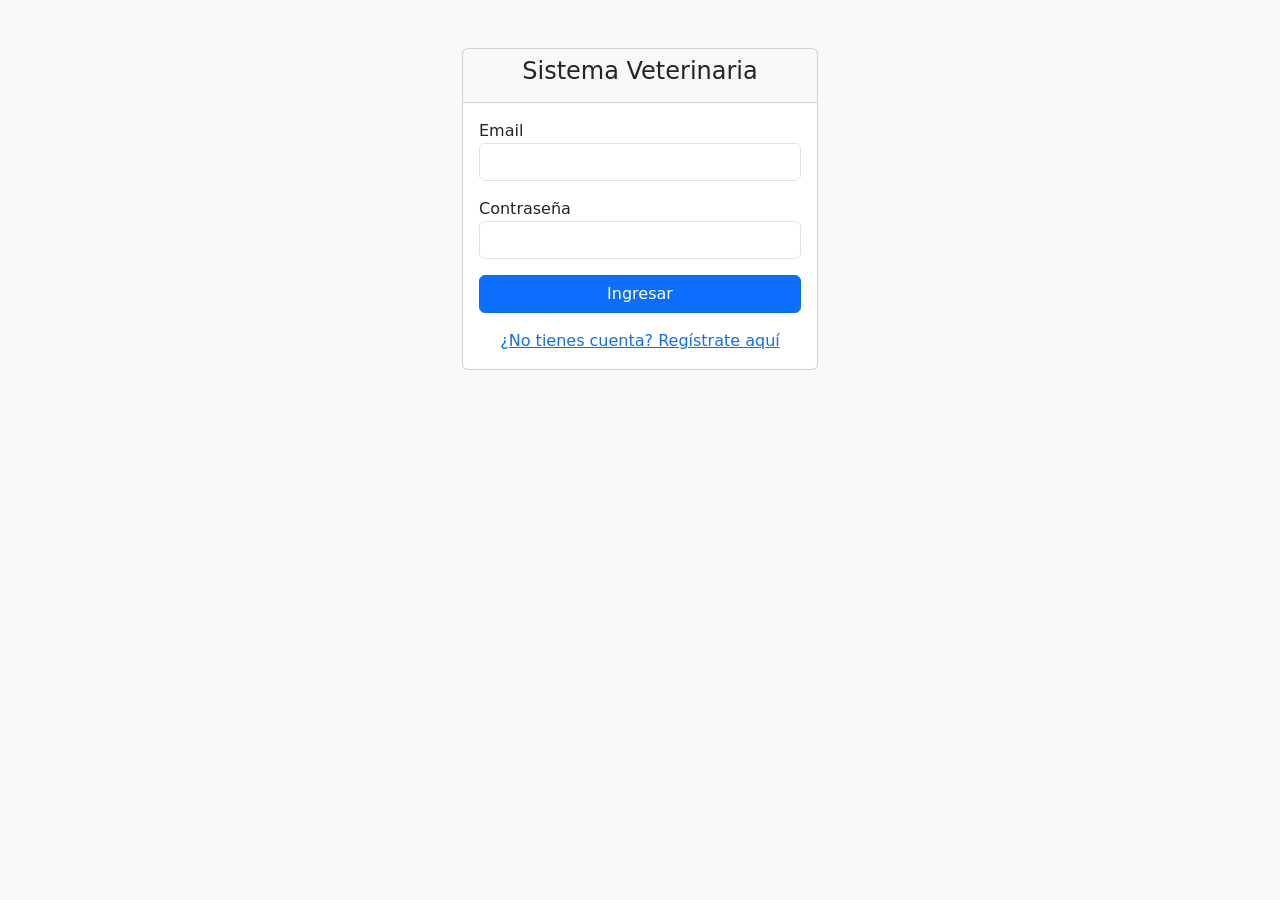
==== src/main/resources/static/index.html @ be9a4fec "Primer avance 30%: API REST, JWT y Estructuras de Datos" ====
<!DOCTYPE html>
<html lang="es">
<head>
    <meta charset="UTF-8">
    <title>Veterinaria - Login</title>
    <link href="https://cdn.jsdelivr.net/npm/bootstrap@5.3.2/dist/css/bootstrap.min.css" rel="stylesheet">
</head>
<body class="bg-light">
<div class="container mt-5">
    <div class="row justify-content-center">
        <div class="col-md-4">
            <div class="card">
                <div class="card-header text-center">
                    <h4>Sistema Veterinaria</h4>
                </div>
                <div class="card-body">
                    <form id="loginForm">
                        <div class="mb-3">
                            <label>Email</label>
                            <input type="email" id="email" class="form-control" required>
                        </div>
                        <div class="mb-3">
                            <label>Contraseña</label>
                            <input type="password" id="password" class="form-control" required>
                        </div>
                        <button type="submit" class="btn btn-primary w-100">Ingresar</button>
                    </form>
                    <div class="mt-3 text-center">
                        <a href="registro.html">¿No tienes cuenta? Regístrate aquí</a>
                    </div>
                </div>
            </div>
        </div>
    </div>
</div>

<script src="js/api.js"></script>
<script>
    document.getElementById('loginForm').addEventListener('submit', async (e) => {
        e.preventDefault();
        const email = document.getElementById('email').value;
        const password = document.getElementById('password').value;

        try {
            const data = await api.post('/auth/login', { email, password });
            if (data && data.token) {
                localStorage.setItem('token', data.token);
                localStorage.setItem('rol', data.rol);
                localStorage.setItem('nombre', data.nombres);

                // Redirección simple según el rol
                if (data.rol === 'ADMIN') {
                    window.location.href = 'admin.html';
                } else {
                    window.location.href = 'cliente.html';
                }
            }
        } catch (error) {
            // El error ya lo muestra el alert de api.js
        }
    });
</script>
</body>
</html>
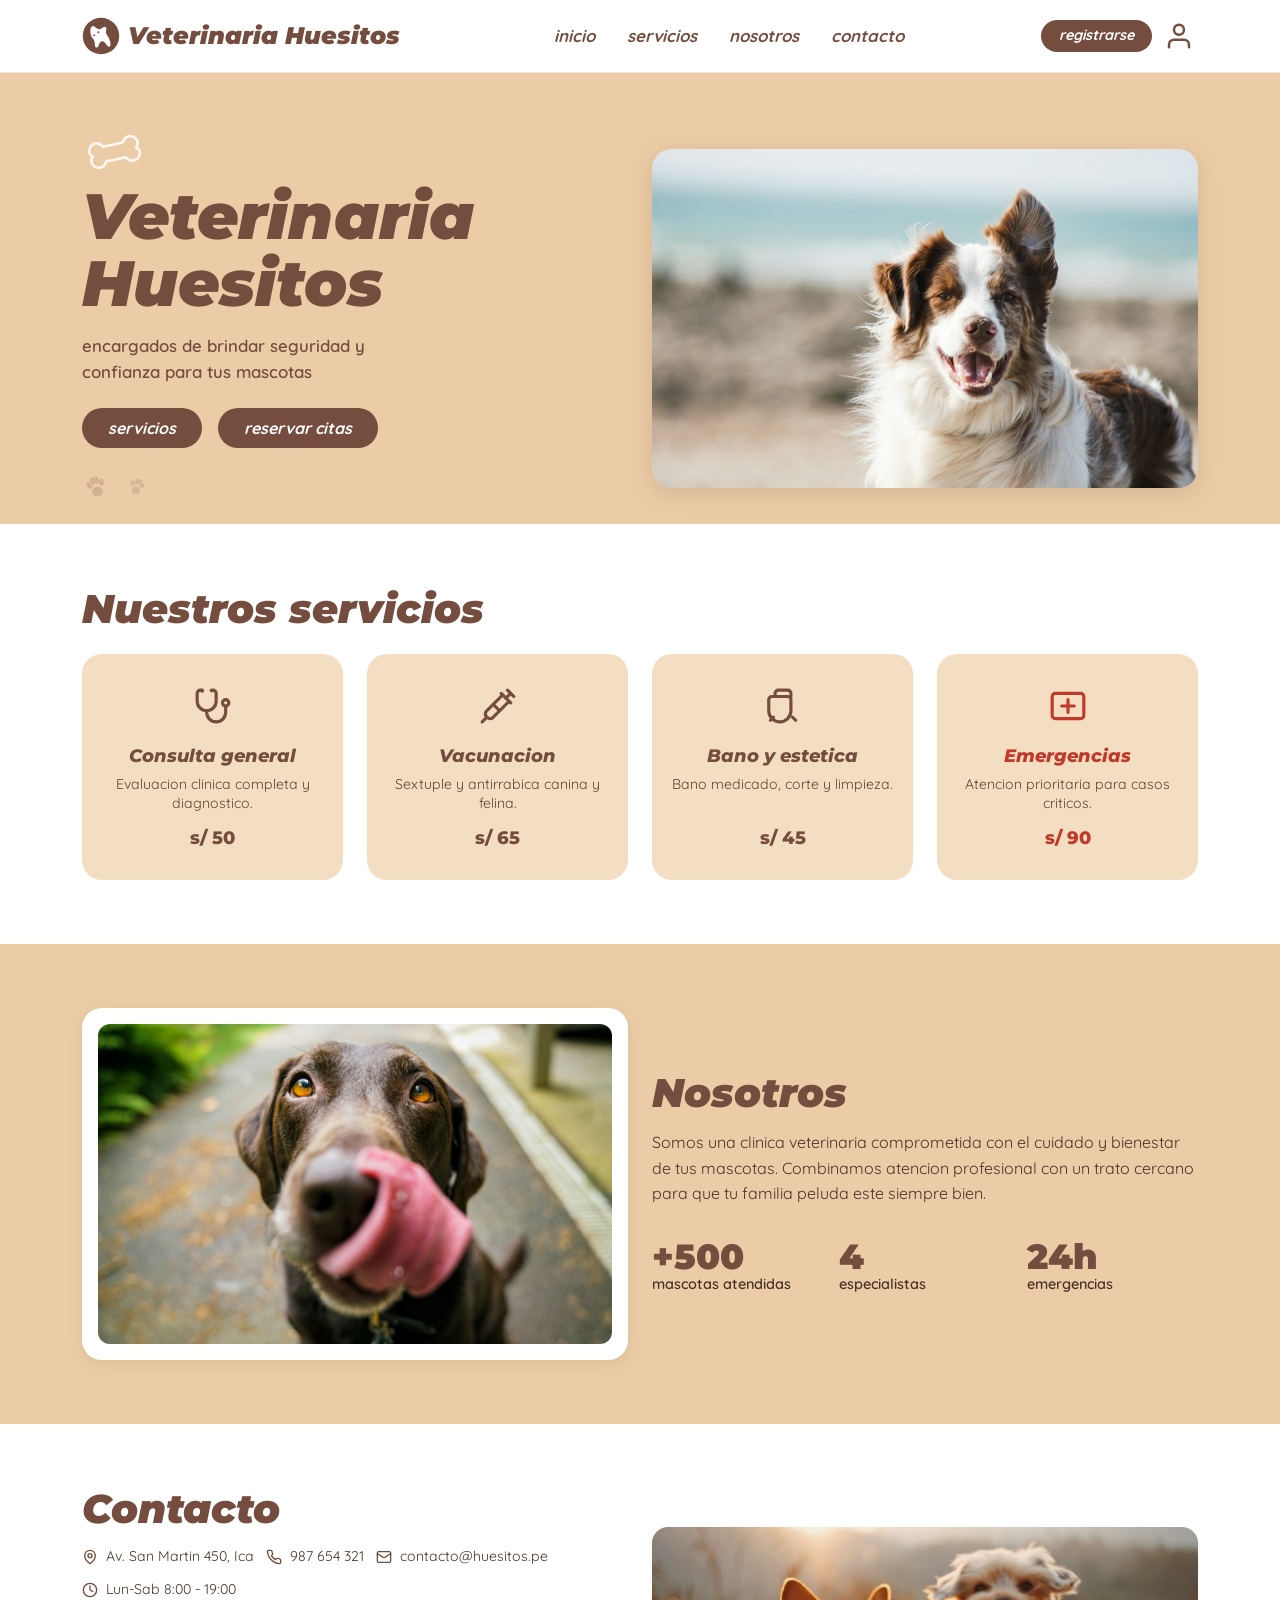
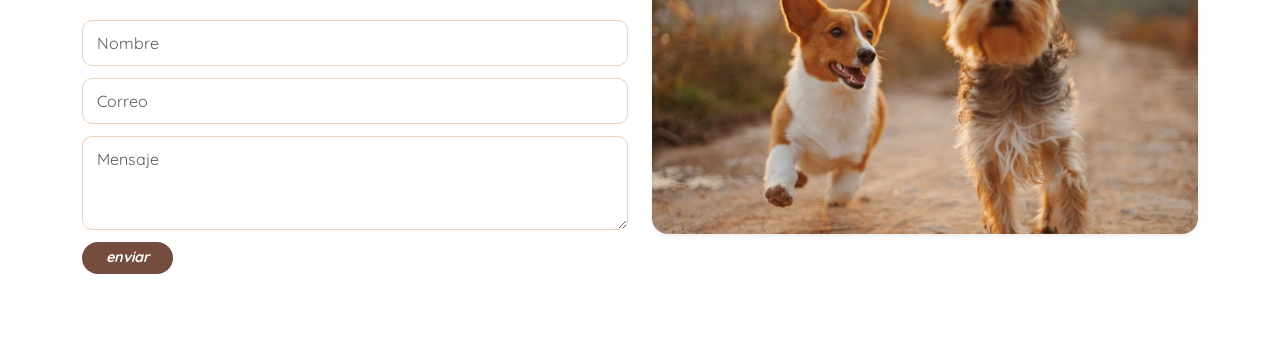
==== commit 05bb99bd: "feat: Avance 2 completo - Algoritmos y Estructuras de Datos" ====
--- a/src/main/resources/static/index.html
+++ b/src/main/resources/static/index.html
@@ -2,44 +2,507 @@
 <html lang="es">
 <head>
     <meta charset="UTF-8">
-    <title>Veterinaria - Login</title>
+    <meta name="viewport" content="width=device-width, initial-scale=1.0">
+    <title>Veterinaria Huesitos - Cuidado y Salud para tus Mascotas</title>
+    <link rel="preconnect" href="https://fonts.googleapis.com">
+    <link rel="preconnect" href="https://fonts.gstatic.com" crossorigin>
+    <link href="https://fonts.googleapis.com/css2?family=Montserrat:ital,wght@1,800;1,900&family=Quicksand:wght@500;600;700&display=swap" rel="stylesheet">
     <link href="https://cdn.jsdelivr.net/npm/bootstrap@5.3.2/dist/css/bootstrap.min.css" rel="stylesheet">
+    <link rel="stylesheet" href="css/index.css">
 </head>
-<body class="bg-light">
-<div class="container mt-5">
-    <div class="row justify-content-center">
-        <div class="col-md-4">
-            <div class="card">
-                <div class="card-header text-center">
-                    <h4>Sistema Veterinaria</h4>
-                </div>
-                <div class="card-body">
-                    <form id="loginForm">
+<body>
+
+<!-- ================= BARRA DE NAVEGACION ================= -->
+<nav class="navbar navbar-expand-lg navbar-custom sticky-top">
+    <div class="container">
+        <!-- Logo en Celular / Izquierda con SVG inline confiable -->
+        <a class="navbar-brand d-flex align-items-center" href="#inicio">
+            <svg class="me-2" xmlns="http://www.w3.org/2000/svg" viewBox="0 0 100 100" width="38" height="38">
+                <circle cx="50" cy="50" r="48" fill="#754d3f"/>
+                <path d="M34 26 C31 22 25 24 23 30 C20 38 23 52 30 58 C32 60 34 68 34 76 C34 78 36 80 39 80 C42 80 43 78 44 74 C46 68 49 65 52 64 C56 63 61 66 65 74 C66 76 68 78 71 78 C74 78 75 76 75 72 C75 62 70 54 66 48 C63 43 62 38 64 33 C65 29 62 25 58 26 C54 27 50 32 46 32 C41 32 37 29 34 26 Z" fill="#ffffff"/>
+                <circle cx="43" cy="40" r="2.5" fill="#754d3f"/>
+                <ellipse cx="32" cy="48" rx="3" ry="2" fill="#754d3f"/>
+            </svg>
+            <span class="d-none d-sm-inline font-brand-title fs-4" style="color: var(--color-primario);">Veterinaria Huesitos</span>
+        </a>
+
+        <!-- Boton Hamburguesa para Celular -->
+        <button class="navbar-toggler border-0" type="button" data-bs-toggle="collapse" data-bs-target="#navbarHuesitos" aria-label="Menu">
+            <span class="navbar-toggler-icon"></span>
+        </button>
+
+        <!-- Enlaces centrales y botoneras -->
+        <div class="collapse navbar-collapse" id="navbarHuesitos">
+            <ul class="navbar-nav mx-auto mb-2 mb-lg-0 text-center">
+                <li class="nav-item">
+                    <a class="nav-link nav-link-custom" href="#inicio">inicio</a>
+                </li>
+                <li class="nav-item">
+                    <a class="nav-link nav-link-custom" href="#servicios">servicios</a>
+                </li>
+                <li class="nav-item">
+                    <a class="nav-link nav-link-custom" href="#nosotros">nosotros</a>
+                </li>
+                <li class="nav-item">
+                    <a class="nav-link nav-link-custom" href="#contacto">contacto</a>
+                </li>
+            </ul>
+
+            <div id="authNavContainer" class="d-flex justify-content-center align-items-center gap-2 mt-3 mt-lg-0">
+                <a href="registro.html" class="btn-pill-brown btn-pill-sm">registrarse</a>
+                <button class="btn p-1 border-0" onclick="abrirModalLogin()" title="Iniciar Sesion" aria-label="Iniciar Sesion">
+                    <svg xmlns="http://www.w3.org/2000/svg" width="30" height="30" viewBox="0 0 24 24" fill="none" stroke="#754d3f" stroke-width="2" stroke-linecap="round" stroke-linejoin="round">
+                        <path d="M20 21v-2a4 4 0 0 0-4-4H8a4 4 0 0 0-4 4v2"></path>
+                        <circle cx="12" cy="7" r="4"></circle>
+                    </svg>
+                </button>
+            </div>
+        </div>
+    </div>
+</nav>
+
+<!-- ================= SECCION HERO ================= -->
+<section id="inicio" class="section-hero">
+    <div class="container position-relative">
+        <div class="row align-items-center">
+            <!-- Columna Izquierda: Titulos y Botones -->
+            <div class="col-lg-6 pt-3 pb-4">
+                <!-- Huesito decorativo superior en SVG inline -->
+                <div class="mb-2">
+                    <svg width="65" height="46" viewBox="0 0 120 86" xmlns="http://www.w3.org/2000/svg" style="opacity: 0.85;">
+                        <g transform="rotate(-12 60 43)">
+                            <path d="M 28 20 C 20 20 14 26 14 34 C 14 38 16 41 19 43 C 16 45 14 48 14 52 C 14 60 20 66 28 66 C 34 66 39 62 41 57 L 79 57 C 81 62 86 66 92 66 C 100 66 106 60 106 52 C 106 48 104 45 101 43 C 104 41 106 38 106 34 C 106 26 100 20 92 20 C 86 20 81 24 79 29 L 41 29 C 39 24 34 20 28 20 Z" fill="none" stroke="#ffffff" stroke-width="5" stroke-linecap="round" stroke-linejoin="round"/>
+                        </g>
+                    </svg>
+                </div>
+
+                <h1 class="font-brand-title display-3 mb-3">
+                    Veterinaria<br>Huesitos
+                </h1>
+
+                <p class="font-brand-sub mb-4">
+                    encargados de brindar seguridad y<br class="d-none d-md-block"> confianza para tus mascotas
+                </p>
+
+                <!-- Botones pastilla -->
+                <div class="d-flex flex-wrap align-items-center gap-3 mb-3">
+                    <a href="#servicios" class="btn-pill-brown">servicios</a>
+                    <button onclick="accionReservarCita()" class="btn-pill-brown">reservar citas</button>
+                </div>
+
+                <!-- Huellitas decorativas en SVG inline -->
+                <div class="d-none d-md-block pt-2">
+                    <svg width="28" height="28" viewBox="0 0 100 100" fill="#c7a488" style="opacity: 0.65; transform: rotate(-15deg); margin-right: 12px;" xmlns="http://www.w3.org/2000/svg">
+                        <path d="M50 54 C35 54 28 66 32 78 C35 84 43 88 50 88 C57 88 65 84 68 78 C72 66 65 54 50 54 Z"/>
+                        <ellipse cx="28" cy="42" rx="9" ry="13" transform="rotate(-25 28 42)"/>
+                        <ellipse cx="43" cy="30" rx="8.5" ry="13" transform="rotate(-8 43 30)"/>
+                        <ellipse cx="57" cy="30" rx="8.5" ry="13" transform="rotate(8 57 30)"/>
+                        <ellipse cx="72" cy="42" rx="9" ry="13" transform="rotate(25 72 42)"/>
+                    </svg>
+                    <svg width="22" height="22" viewBox="0 0 100 100" fill="#c7a488" style="opacity: 0.55; transform: rotate(15deg);" xmlns="http://www.w3.org/2000/svg">
+                        <path d="M50 54 C35 54 28 66 32 78 C35 84 43 88 50 88 C57 88 65 84 68 78 C72 66 65 54 50 54 Z"/>
+                        <ellipse cx="28" cy="42" rx="9" ry="13" transform="rotate(-25 28 42)"/>
+                        <ellipse cx="43" cy="30" rx="8.5" ry="13" transform="rotate(-8 43 30)"/>
+                        <ellipse cx="57" cy="30" rx="8.5" ry="13" transform="rotate(8 57 30)"/>
+                        <ellipse cx="72" cy="42" rx="9" ry="13" transform="rotate(25 72 42)"/>
+                    </svg>
+                </div>
+            </div>
+
+            <!-- Columna Derecha: Foto del Perro Labrador (Chocolate) -->
+            <div class="col-lg-6 text-center text-lg-end mt-3 mt-lg-0">
+                <img src="img/hero-dog.png" alt="Perro Labrador" class="hero-dog-img" onerror="tratarImagenHero(this)">
+                <!-- Tarjeta elegante si aun no se coloca el archivo de imagen -->
+                <div id="placeholderHero" style="display: none;" class="p-4 rounded-4 shadow-sm bg-white text-center mx-auto" style="max-width: 380px;">
+                    <div class="mb-3">
+                        <svg xmlns="http://www.w3.org/2000/svg" width="64" height="64" viewBox="0 0 24 24" fill="none" stroke="#754d3f" stroke-width="1.8" stroke-linecap="round" stroke-linejoin="round">
+                            <rect width="18" height="18" x="3" y="3" rx="2" ry="2"/>
+                            <circle cx="9" cy="9" r="2"/>
+                            <path d="m21 15-3.086-3.086a2 2 0 0 0-2.828 0L6 21"/>
+                        </svg>
+                    </div>
+                    <div class="fw-bold mb-1" style="color: var(--color-primario);">Foto Principal de Portada</div>
+                    <div class="small text-muted">Guarda tu foto como <code class="text-dark">hero-dog.png</code> o <code class="text-dark">hero-dog.jpg</code> en <br><small>src/main/resources/static/img/</small></div>
+                </div>
+            </div>
+        </div>
+    </div>
+</section>
+
+<!-- ================= SECCION SERVICIOS ================= -->
+<section id="servicios" class="py-5">
+    <div class="container py-3">
+        <h2 class="font-brand-title fs-1 mb-4 text-center text-md-start">Nuestros servicios</h2>
+
+        <div class="row g-4" id="contenedorServicios">
+            <!-- 1. Consulta General -->
+            <div class="col-12 col-sm-6 col-lg-3">
+                <div class="card-servicio-item">
+                    <div>
+                        <div class="servicio-icon-box">
+                            <svg xmlns="http://www.w3.org/2000/svg" width="38" height="38" viewBox="0 0 24 24" fill="none" stroke="#754d3f" stroke-width="2" stroke-linecap="round" stroke-linejoin="round">
+                                <path d="M4.8 2.3A.3.3 0 1 0 5 2H4a2 2 0 0 0-2 2v5a6 6 0 0 0 6 6v0a6 6 0 0 0 6-6V4a2 2 0 0 0-2-2h-1a.2.2 0 1 0 .3.3"></path>
+                                <path d="M8 15v1a6 6 0 0 0 6 6v0a6 6 0 0 0 6-6v-4"></path>
+                                <circle cx="20" cy="10" r="2"></circle>
+                            </svg>
+                        </div>
+                        <div class="servicio-titulo">Consulta general</div>
+                        <div class="servicio-desc">Evaluacion clinica completa y diagnostico.</div>
+                    </div>
+                    <div class="servicio-precio">s/ 50</div>
+                </div>
+            </div>
+
+            <!-- 2. Vacunacion -->
+            <div class="col-12 col-sm-6 col-lg-3">
+                <div class="card-servicio-item">
+                    <div>
+                        <div class="servicio-icon-box">
+                            <svg xmlns="http://www.w3.org/2000/svg" width="38" height="38" viewBox="0 0 24 24" fill="none" stroke="#754d3f" stroke-width="2" stroke-linecap="round" stroke-linejoin="round">
+                                <path d="m18 2 4 4"></path>
+                                <path d="m17 7 3-3"></path>
+                                <path d="M19 9 8.7 19.3c-1 1-2.5 1-3.4 0l-.6-.6c-1-1-1-2.5 0-3.4L15 5"></path>
+                                <path d="m9 11 4 4"></path>
+                                <path d="m5 19-3 3"></path>
+                                <path d="m14 4 6 6"></path>
+                            </svg>
+                        </div>
+                        <div class="servicio-titulo">Vacunacion</div>
+                        <div class="servicio-desc">Sextuple y antirrabica canina y felina.</div>
+                    </div>
+                    <div class="servicio-precio">s/ 65</div>
+                </div>
+            </div>
+
+            <!-- 3. Bano y Estetica -->
+            <div class="col-12 col-sm-6 col-lg-3">
+                <div class="card-servicio-item">
+                    <div>
+                        <div class="servicio-icon-box">
+                            <svg xmlns="http://www.w3.org/2000/svg" width="38" height="38" viewBox="0 0 24 24" fill="none" stroke="#754d3f" stroke-width="2" stroke-linecap="round" stroke-linejoin="round">
+                                <path d="M9 6h6a2 2 0 0 1 2 2v7a7 7 0 0 1-14 0V8a2 2 0 0 1 2-2h4"></path>
+                                <path d="M7 6V4a2 2 0 0 1 2-2h6a2 2 0 0 1 2 2v2"></path>
+                                <line x1="4" y1="21" x2="6" y2="19"></line>
+                                <line x1="20" y1="21" x2="18" y2="19"></line>
+                            </svg>
+                        </div>
+                        <div class="servicio-titulo">Bano y estetica</div>
+                        <div class="servicio-desc">Bano medicado, corte y limpieza.</div>
+                    </div>
+                    <div class="servicio-precio">s/ 45</div>
+                </div>
+            </div>
+
+            <!-- 4. Emergencias -->
+            <div class="col-12 col-sm-6 col-lg-3">
+                <div class="card-servicio-item">
+                    <div>
+                        <div class="servicio-icon-box">
+                            <svg xmlns="http://www.w3.org/2000/svg" width="38" height="38" viewBox="0 0 24 24" fill="none" stroke="#c0392b" stroke-width="2" stroke-linecap="round" stroke-linejoin="round">
+                                <rect width="20" height="16" x="2" y="4" rx="2"></rect>
+                                <path d="M12 8v8"></path>
+                                <path d="M8 12h8"></path>
+                            </svg>
+                        </div>
+                        <div class="servicio-titulo" style="color: #c0392b;">Emergencias</div>
+                        <div class="servicio-desc">Atencion prioritaria para casos criticos.</div>
+                    </div>
+                    <div class="servicio-precio" style="color: #c0392b;">s/ 90</div>
+                </div>
+            </div>
+        </div>
+    </div>
+</section>
+
+<!-- ================= SECCION NOSOTROS ================= -->
+<section id="nosotros" class="section-nosotros">
+    <div class="container">
+        <div class="row align-items-center g-4">
+            <!-- Izquierda: Foto perro asomado (Border Collie) -->
+            <div class="col-lg-6">
+                <div class="card-nosotros-img">
+                    <img src="img/nosotros-dog.png" alt="Perro Border Collie Curioso" onerror="tratarImagenNosotros(this)">
+                    <div id="placeholderNosotros" style="display: none;" class="p-4 text-center">
+                        <div class="mb-2">
+                            <svg xmlns="http://www.w3.org/2000/svg" width="56" height="56" viewBox="0 0 24 24" fill="none" stroke="#754d3f" stroke-width="1.8" stroke-linecap="round" stroke-linejoin="round">
+                                <circle cx="12" cy="12" r="10"/>
+                                <path d="M8 14s1.5 2 4 2 4-2 4-2"/>
+                                <line x1="9" y1="9" x2="9.01" y2="9"/>
+                                <line x1="15" y1="9" x2="15.01" y2="9"/>
+                            </svg>
+                        </div>
+                        <div class="fw-bold mb-1" style="color: var(--color-primario);">Foto de Seccion Nosotros</div>
+                        <div class="small text-muted">Guarda tu foto como <code class="text-dark">nosotros-dog.png</code> o <code class="text-dark">nosotros-dog.jpg</code></div>
+                    </div>
+                </div>
+            </div>
+
+            <!-- Derecha: Texto y Estadisticas -->
+            <div class="col-lg-6">
+                <h2 class="font-brand-title fs-1 mb-3">Nosotros</h2>
+                <p class="fs-6 mb-4" style="color: #4a3429; line-height: 1.6;">
+                    Somos una clinica veterinaria comprometida con el cuidado y bienestar de tus mascotas. Combinamos atencion profesional con un trato cercano para que tu familia peluda este siempre bien.
+                </p>
+
+                <div class="row g-3 pt-2">
+                    <div class="col-4">
+                        <div class="stat-item">
+                            <div class="stat-num">+500</div>
+                            <div class="stat-label">mascotas atendidas</div>
+                        </div>
+                    </div>
+                    <div class="col-4">
+                        <div class="stat-item">
+                            <div class="stat-num">4</div>
+                            <div class="stat-label">especialistas</div>
+                        </div>
+                    </div>
+                    <div class="col-4">
+                        <div class="stat-item">
+                            <div class="stat-num">24h</div>
+                            <div class="stat-label">emergencias</div>
+                        </div>
+                    </div>
+                </div>
+            </div>
+        </div>
+    </div>
+</section>
+
+<!-- ================= SECCION CONTACTO ================= -->
+<section id="contacto" class="section-contacto">
+    <div class="container">
+        <div class="row g-4 align-items-center">
+            <!-- Izquierda: Formulario e Informacion -->
+            <div class="col-lg-6">
+                <h2 class="font-brand-title fs-1 mb-3">Contacto</h2>
+
+                <div class="contacto-info-item">
+                    <span>
+                        <svg xmlns="http://www.w3.org/2000/svg" width="16" height="16" viewBox="0 0 24 24" fill="none" stroke="#754d3f" stroke-width="2" stroke-linecap="round" stroke-linejoin="round" class="me-1">
+                            <path d="M20 10c0 6-8 12-8 12s-8-6-8-12a8 8 0 0 1 16 0Z"></path>
+                            <circle cx="12" cy="10" r="3"></circle>
+                        </svg>
+                        Av. San Martin 450, Ica
+                    </span>
+                    <span>
+                        <svg xmlns="http://www.w3.org/2000/svg" width="16" height="16" viewBox="0 0 24 24" fill="none" stroke="#754d3f" stroke-width="2" stroke-linecap="round" stroke-linejoin="round" class="me-1">
+                            <path d="M22 16.92v3a2 2 0 0 1-2.18 2 19.79 19.79 0 0 1-8.63-3.07 19.5 19.5 0 0 1-6-6 19.79 19.79 0 0 1-3.07-8.67A2 2 0 0 1 4.11 2h3a2 2 0 0 1 2 1.72 12.84 12.84 0 0 0 .7 2.81 2 2 0 0 1-.45 2.11L8.09 9.91a16 16 0 0 0 6 6l1.27-1.27a2 2 0 0 1 2.11-.45 12.84 12.84 0 0 0 2.81.7A2 2 0 0 1 22 16.92z"></path>
+                        </svg>
+                        987 654 321
+                    </span>
+                    <span>
+                        <svg xmlns="http://www.w3.org/2000/svg" width="16" height="16" viewBox="0 0 24 24" fill="none" stroke="#754d3f" stroke-width="2" stroke-linecap="round" stroke-linejoin="round" class="me-1">
+                            <rect width="20" height="16" x="2" y="4" rx="2"></rect>
+                            <path d="m22 7-8.97 5.7a1.94 1.94 0 0 1-2.06 0L2 7"></path>
+                        </svg>
+                        contacto@huesitos.pe
+                    </span>
+                    <span>
+                        <svg xmlns="http://www.w3.org/2000/svg" width="16" height="16" viewBox="0 0 24 24" fill="none" stroke="#754d3f" stroke-width="2" stroke-linecap="round" stroke-linejoin="round" class="me-1">
+                            <circle cx="12" cy="12" r="10"></circle>
+                            <polyline points="12 6 12 12 16 14"></polyline>
+                        </svg>
+                        Lun-Sab 8:00 - 19:00
+                    </span>
+                </div>
+
+                <form id="formContactoPrincipal">
+                    <input type="text" id="contactoNombre" class="form-control form-control-custom" placeholder="Nombre" required>
+                    <input type="email" id="contactoCorreo" class="form-control form-control-custom" placeholder="Correo" required>
+                    <textarea id="contactoMensaje" class="form-control form-control-custom" rows="3" placeholder="Mensaje" required></textarea>
+                    <div>
+                        <button type="submit" class="btn-pill-brown btn-pill-sm px-4">enviar</button>
+                    </div>
+                </form>
+            </div>
+
+            <!-- Derecha: Foto de perro y gato juntos -->
+            <div class="col-lg-6 text-center">
+                <img src="img/contacto-pets.png" alt="Mascotas Huesitos Amigos" class="img-fluid rounded-4 shadow-sm img-hover-lift" style="max-height: 380px; object-fit: cover;" onerror="tratarImagenContacto(this)">
+                <div id="placeholderContacto" style="display: none;" class="p-4 rounded-4 shadow-sm bg-white text-center mx-auto" style="max-width: 380px;">
+                    <div class="mb-2">
+                        <svg xmlns="http://www.w3.org/2000/svg" width="56" height="56" viewBox="0 0 24 24" fill="none" stroke="#754d3f" stroke-width="1.8" stroke-linecap="round" stroke-linejoin="round">
+                            <path d="M19 14c1.49-1.46 3-3.21 3-5.5A5.5 5.5 0 0 0 16.5 3c-1.76 0-3 .5-4.5 2-1.5-1.5-2.74-2-4.5-2A5.5 5.5 0 0 0 2 8.5c0 2.3 1.5 4.05 3 5.5l7 7Z"/>
+                        </svg>
+                    </div>
+                    <div class="fw-bold mb-1" style="color: var(--color-primario);">Foto de Seccion Contacto</div>
+                    <div class="small text-muted">Guarda tu foto como <code class="text-dark">contacto-pets.png</code> o <code class="text-dark">contacto-pets.jpg</code></div>
+                </div>
+            </div>
+        </div>
+    </div>
+</section>
+
+<!-- ================= MODAL LOGIN (SPLIT DESIGN) ================= -->
+<div class="modal fade" id="modalLogin" tabindex="-1" aria-hidden="true">
+    <div class="modal-dialog modal-dialog-centered modal-lg modal-auth-split">
+        <div class="modal-content shadow">
+            <div class="row g-0">
+                <!-- Columna Izquierda: Banner Beige -->
+                <div class="col-md-5 modal-auth-left text-center text-md-start">
+                    <h2 class="font-brand-title display-6 mb-3">Hola de<br>nuevo</h2>
+                    <p class="fs-6" style="color: #4a3429;">
+                        Ingresa para gestionar las citas y el historial de tu mascota.
+                    </p>
+                </div>
+
+                <!-- Columna Derecha: Formulario Blanco -->
+                <div class="col-md-7 modal-auth-right">
+                    <div class="d-flex justify-content-between align-items-center mb-4">
+                        <h3 class="font-brand-title fs-2 mb-0">Iniciar Sesion</h3>
+                        <button type="button" class="btn-close" data-bs-dismiss="modal" aria-label="Cerrar"></button>
+                    </div>
+
+                    <form id="modalLoginForm">
                         <div class="mb-3">
-                            <label>Email</label>
-                            <input type="email" id="email" class="form-control" required>
-                        </div>
-                        <div class="mb-3">
-                            <label>Contraseña</label>
-                            <input type="password" id="password" class="form-control" required>
-                        </div>
-                        <button type="submit" class="btn btn-primary w-100">Ingresar</button>
+                            <label class="form-label small fw-bold text-muted">Usuario</label>
+                            <input type="email" id="loginEmail" class="form-control form-control-custom" placeholder="tu@email.com" required>
+                        </div>
+                        <div class="mb-4">
+                            <label class="form-label small fw-bold text-muted">Contrasena</label>
+                            <input type="password" id="loginPassword" class="form-control form-control-custom" placeholder="Tu contrasena" required>
+                        </div>
+                        <div class="mb-3 text-center">
+                            <button type="submit" class="btn-pill-brown w-100 py-2">ingresar</button>
+                        </div>
+                        <div class="text-center small mt-3">
+                            <span class="text-muted">No tienes cuenta?</span>
+                            <a href="registro.html" class="fw-bold ms-1" style="color: var(--color-primario);">registrate aqui</a>
+                        </div>
                     </form>
-                    <div class="mt-3 text-center">
-                        <a href="registro.html">¿No tienes cuenta? Regístrate aquí</a>
-                    </div>
                 </div>
             </div>
         </div>
     </div>
 </div>
 
+<script src="https://cdn.jsdelivr.net/npm/bootstrap@5.3.2/dist/js/bootstrap.bundle.min.js"></script>
 <script src="js/api.js"></script>
 <script>
-    document.getElementById('loginForm').addEventListener('submit', async (e) => {
+    let modalLoginInst;
+
+    document.addEventListener("DOMContentLoaded", () => {
+        modalLoginInst = new bootstrap.Modal(document.getElementById('modalLogin'));
+        actualizarBarraSesion();
+        cargarServiciosPublicos();
+    });
+
+    function actualizarBarraSesion() {
+        const token = localStorage.getItem('token');
+        const rol = localStorage.getItem('rol');
+        const nombre = localStorage.getItem('nombre');
+        const container = document.getElementById('authNavContainer');
+
+        if (token && rol) {
+            let portalUrl = 'cliente.html';
+            if (rol === 'ADMIN') portalUrl = 'admin.html';
+            else if (rol === 'RECEPCIONISTA') portalUrl = 'recepcionista.html';
+            else if (rol === 'VETERINARIO') portalUrl = 'veterinario.html';
+
+            container.innerHTML = `
+                <a href="${portalUrl}" class="btn-pill-brown btn-pill-sm me-2">ir a mi panel</a>
+                <button class="btn btn-outline-secondary btn-sm rounded-pill" onclick="logout()" title="Cerrar Sesion">salir</button>
+            `;
+        }
+    }
+
+    function abrirModalLogin() {
+        modalLoginInst.show();
+    }
+
+    function accionReservarCita() {
+        const token = localStorage.getItem('token');
+        const rol = localStorage.getItem('rol');
+        if (token && rol === 'CLIENTE') {
+            window.location.href = 'cliente.html';
+        } else if (token) {
+            alert('Has iniciado sesion como ' + rol + '. Accede a tu panel para gestionar citas.');
+        } else {
+            abrirModalLogin();
+        }
+    }
+
+    // Cargar catalogo dinamico manteniendo diseno de tarjetas
+    async function cargarServiciosPublicos() {
+        try {
+            const data = await api.get('/servicios');
+            if (Array.isArray(data) && data.length > 0) {
+                const contenedor = document.getElementById('contenedorServicios');
+                
+                // Iconos vectoriales SVG por servicio 
+                const iconosSvg = [
+                    `<svg xmlns="http://www.w3.org/2000/svg" width="38" height="38" viewBox="0 0 24 24" fill="none" stroke="#754d3f" stroke-width="2" stroke-linecap="round" stroke-linejoin="round"><path d="M4.8 2.3A.3.3 0 1 0 5 2H4a2 2 0 0 0-2 2v5a6 6 0 0 0 6 6v0a6 6 0 0 0 6-6V4a2 2 0 0 0-2-2h-1a.2.2 0 1 0 .3.3"></path><path d="M8 15v1a6 6 0 0 0 6 6v0a6 6 0 0 0 6-6v-4"></path><circle cx="20" cy="10" r="2"></circle></svg>`,
+                    `<svg xmlns="http://www.w3.org/2000/svg" width="38" height="38" viewBox="0 0 24 24" fill="none" stroke="#754d3f" stroke-width="2" stroke-linecap="round" stroke-linejoin="round"><path d="m18 2 4 4"></path><path d="m17 7 3-3"></path><path d="M19 9 8.7 19.3c-1 1-2.5 1-3.4 0l-.6-.6c-1-1-1-2.5 0-3.4L15 5"></path><path d="m9 11 4 4"></path><path d="m5 19-3 3"></path><path d="m14 4 6 6"></path></svg>`,
+                    `<svg xmlns="http://www.w3.org/2000/svg" width="38" height="38" viewBox="0 0 24 24" fill="none" stroke="#754d3f" stroke-width="2" stroke-linecap="round" stroke-linejoin="round"><path d="M9 6h6a2 2 0 0 1 2 2v7a7 7 0 0 1-14 0V8a2 2 0 0 1 2-2h4"></path><path d="M7 6V4a2 2 0 0 1 2-2h6a2 2 0 0 1 2 2v2"></path><line x1="4" y1="21" x2="6" y2="19"></line><line x1="20" y1="21" x2="18" y2="19"></line></svg>`,
+                    `<svg xmlns="http://www.w3.org/2000/svg" width="38" height="38" viewBox="0 0 24 24" fill="none" stroke="#c0392b" stroke-width="2" stroke-linecap="round" stroke-linejoin="round"><rect width="20" height="16" x="2" y="4" rx="2"></rect><path d="M12 8v8"></path><path d="M8 12h8"></path></svg>`
+                ];
+
+                let html = '';
+                data.forEach((s, idx) => {
+                    const icon = iconosSvg[idx % iconosSvg.length];
+                    const esEmergencia = s.nombre.toLowerCase().includes('emerg') || s.nombre.toLowerCase().includes('urgenc');
+                    const colorTitulo = esEmergencia ? '#c0392b' : 'var(--color-primario)';
+
+                    html += `
+                        <div class="col-12 col-sm-6 col-lg-3">
+                            <div class="card-servicio-item">
+                                <div>
+                                    <div class="servicio-icon-box">${icon}</div>
+                                    <div class="servicio-titulo" style="color: ${colorTitulo};">${s.nombre}</div>
+                                    <div class="servicio-desc">${s.descripcion || 'Servicio clinico veterinario profesional.'}</div>
+                                </div>
+                                <div class="servicio-precio" style="color: ${colorTitulo};">s/ ${s.precio || '0.00'}</div>
+                            </div>
+                        </div>
+                    `;
+                });
+                contenedor.innerHTML = html;
+            }
+        } catch(e) {
+            console.log('Usando catalogo visual inicial.');
+        }
+    }
+
+    // Control elegante de carga de imagenes
+    function tratarImagenHero(img) {
+        if (!img.dataset.triedJpg) {
+            img.dataset.triedJpg = 'true';
+            img.src = 'img/hero-dog.jpg';
+        } else {
+            img.style.display = 'none';
+            const ph = document.getElementById('placeholderHero');
+            if (ph) ph.style.display = 'block';
+        }
+    }
+
+    function tratarImagenNosotros(img) {
+        if (!img.dataset.triedJpg) {
+            img.dataset.triedJpg = 'true';
+            img.src = 'img/nosotros-dog.jpg';
+        } else {
+            img.style.display = 'none';
+            const ph = document.getElementById('placeholderNosotros');
+            if (ph) ph.style.display = 'block';
+        }
+    }
+
+    function tratarImagenContacto(img) {
+        if (!img.dataset.triedJpg) {
+            img.dataset.triedJpg = 'true';
+            img.src = 'img/contacto-pets.jpg';
+        } else {
+            img.style.display = 'none';
+            const ph = document.getElementById('placeholderContacto');
+            if (ph) ph.style.display = 'block';
+        }
+    }
+
+    // Login Form Handler
+    document.getElementById('modalLoginForm').addEventListener('submit', async (e) => {
         e.preventDefault();
-        const email = document.getElementById('email').value;
-        const password = document.getElementById('password').value;
+        const email = document.getElementById('loginEmail').value;
+        const password = document.getElementById('loginPassword').value;
 
         try {
             const data = await api.post('/auth/login', { email, password });
@@ -48,17 +511,38 @@
                 localStorage.setItem('rol', data.rol);
                 localStorage.setItem('nombre', data.nombres);
 
-                // Redirección simple según el rol
-                if (data.rol === 'ADMIN') {
-                    window.location.href = 'admin.html';
-                } else {
-                    window.location.href = 'cliente.html';
-                }
+                modalLoginInst.hide();
+
+                if (data.rol === 'ADMIN') window.location.href = 'admin.html';
+                else if (data.rol === 'RECEPCIONISTA') window.location.href = 'recepcionista.html';
+                else if (data.rol === 'VETERINARIO') window.location.href = 'veterinario.html';
+                else window.location.href = 'cliente.html';
             }
+        } catch(error) {
+            // Manejado en api.js
+        }
+    });
+
+    // Formulario de Contacto
+    document.getElementById('formContactoPrincipal').addEventListener('submit', async (e) => {
+        e.preventDefault();
+        const nombre = document.getElementById('contactoNombre').value.trim();
+        const correo = document.getElementById('contactoCorreo').value.trim();
+        const mensaje = document.getElementById('contactoMensaje').value.trim();
+
+        if (!nombre || !correo || !mensaje) {
+            alert('Por favor complete todos los campos.');
+            return;
+        }
+
+        try {
+            await api.post('/consultas/publica', { nombre, correo, mensaje });
+            alert('¡Gracias por comunicarte con Veterinaria Huesitos! Tu mensaje fue recibido por nuestro equipo de recepcion y te responderemos a la brevedad.');
+            e.target.reset();
         } catch (error) {
-            // El error ya lo muestra el alert de api.js
+            alert('Hubo un error al enviar el mensaje. Por favor intente nuevamente.');
         }
     });
 </script>
 </body>
-</html>
+</html>
--- a/src/main/resources/static/css/index.css
+++ b/src/main/resources/static/css/index.css
@@ -0,0 +1,271 @@
+:root {
+    --color-primario: #754d3f;
+    --color-primario-hover: #5d3a2f;
+    --color-fondo-hero: #ebcca6;
+    --color-tarjeta-servicio: #f4dec2;
+    --color-fondo-blanco: #ffffff;
+    --color-texto: #33251e;
+    --color-texto-muted: #6b5c55;
+}
+
+html {
+    scroll-behavior: smooth;
+    scroll-padding-top: 80px;
+}
+
+body {
+    background-color: var(--color-fondo-blanco);
+    color: var(--color-texto);
+    font-family: 'Quicksand', system-ui, -apple-system, sans-serif;
+    margin: 0;
+    padding: 0;
+}
+
+.font-brand-title {
+    font-family: 'Montserrat', 'Trebuchet MS', 'Arial Black', sans-serif;
+    font-weight: 900;
+    font-style: italic;
+    color: var(--color-primario);
+    line-height: 1.05;
+}
+
+.font-brand-sub {
+    color: var(--color-primario);
+    font-size: 1.05rem;
+    font-weight: 600;
+}
+
+.btn-pill-brown {
+    background-color: var(--color-primario);
+    color: #ffffff !important;
+    border-radius: 50px;
+    padding: 8px 26px;
+    font-weight: 700;
+    font-style: italic;
+    border: none;
+    transition: all 0.2s ease-in-out;
+    text-decoration: none;
+    display: inline-flex;
+    align-items: center;
+    justify-content: center;
+}
+
+.btn-pill-brown:hover {
+    background-color: var(--color-primario-hover);
+    transform: translateY(-2px);
+    box-shadow: 0 4px 12px rgba(117, 77, 63, 0.25);
+}
+
+.btn-pill-sm {
+    padding: 5px 18px;
+    font-size: 0.9rem;
+}
+
+.navbar-custom {
+    background-color: #ffffff;
+    padding: 12px 0;
+    border-bottom: 1px solid #f0e6dd;
+}
+
+.nav-link-custom {
+    color: var(--color-primario) !important;
+    font-weight: 800;
+    font-style: italic;
+    font-size: 1.05rem;
+    padding: 6px 16px !important;
+    text-decoration: none;
+    transition: opacity 0.2s;
+}
+
+.nav-link-custom:hover {
+    opacity: 0.75;
+}
+
+section[id] {
+    scroll-margin-top: 80px;
+}
+
+/* Seccion Hero */
+.section-hero {
+    background-color: var(--color-fondo-hero);
+    padding: 2.5rem 0 0;
+    position: relative;
+    overflow: hidden;
+}
+
+.hero-dog-img {
+    width: 100%;
+    max-height: 420px;
+    display: block;
+    margin-left: auto;
+    object-fit: cover;
+    border-radius: 20px;
+    box-shadow: 0 6px 24px rgba(117, 77, 63, 0.18);
+    transition: transform 0.35s ease, box-shadow 0.35s ease;
+}
+
+.hero-dog-img:hover {
+    transform: translateY(-8px);
+    box-shadow: 0 14px 36px rgba(117, 77, 63, 0.28);
+}
+
+/* Catalogo de servicios */
+.card-servicio-item {
+    background-color: var(--color-tarjeta-servicio);
+    border-radius: 20px;
+    padding: 1.75rem 1.25rem;
+    text-align: center;
+    height: 100%;
+    border: none;
+    transition: transform 0.2s ease, box-shadow 0.2s ease;
+    display: flex;
+    flex-direction: column;
+    justify-content: space-between;
+}
+
+.card-servicio-item:hover {
+    transform: translateY(-5px);
+    box-shadow: 0 8px 20px rgba(117, 77, 63, 0.15);
+}
+
+.servicio-icon-box {
+    width: 48px;
+    height: 48px;
+    margin: 0 auto 12px;
+    display: flex;
+    align-items: center;
+    justify-content: center;
+}
+
+.servicio-titulo {
+    font-family: 'Montserrat', sans-serif;
+    font-weight: 800;
+    font-style: italic;
+    color: var(--color-primario);
+    font-size: 1.15rem;
+    margin-bottom: 6px;
+}
+
+.servicio-desc {
+    color: #5c4436;
+    font-size: 0.88rem;
+    margin-bottom: 12px;
+    line-height: 1.35;
+}
+
+.servicio-precio {
+    font-family: 'Montserrat', sans-serif;
+    font-weight: 800;
+    color: var(--color-primario);
+    font-size: 1.1rem;
+}
+
+/* Seccion Nosotros */
+.section-nosotros {
+    background-color: var(--color-fondo-hero);
+    padding: 4rem 0;
+}
+
+.card-nosotros-img {
+    background: #ffffff;
+    border-radius: 20px;
+    padding: 1rem;
+    box-shadow: 0 4px 15px rgba(117, 77, 63, 0.1);
+    text-align: center;
+    overflow: hidden;
+    transition: transform 0.35s ease, box-shadow 0.35s ease;
+}
+
+.card-nosotros-img:hover {
+    transform: translateY(-6px);
+    box-shadow: 0 12px 30px rgba(117, 77, 63, 0.2);
+}
+
+.card-nosotros-img img {
+    width: 100%;
+    height: 320px;
+    object-fit: cover;
+    object-position: center 30%;
+    border-radius: 12px;
+    transition: transform 0.4s ease;
+}
+
+.card-nosotros-img:hover img {
+    transform: scale(1.03);
+}
+
+.stat-item {
+    text-align: left;
+}
+
+.stat-num {
+    font-family: 'Montserrat', sans-serif;
+    font-size: 2.2rem;
+    font-weight: 900;
+    color: var(--color-primario);
+    line-height: 1;
+}
+
+.stat-label {
+    font-size: 0.9rem;
+    color: #4a3429;
+    font-weight: 600;
+}
+
+/* Seccion Contacto */
+.section-contacto {
+    background-color: var(--color-fondo-blanco);
+    padding: 4rem 0;
+}
+
+.img-hover-lift {
+    transition: transform 0.35s ease, box-shadow 0.35s ease;
+}
+
+.img-hover-lift:hover {
+    transform: translateY(-6px);
+    box-shadow: 0 12px 30px rgba(117, 77, 63, 0.22) !important;
+}
+
+.contacto-info-item {
+    font-size: 0.88rem;
+    color: #4a3429;
+    margin-bottom: 1.25rem;
+    display: flex;
+    flex-wrap: wrap;
+    gap: 12px;
+    align-items: center;
+}
+
+.form-control-custom {
+    border: 1px solid #ebd2b9;
+    border-radius: 10px;
+    padding: 10px 14px;
+    margin-bottom: 12px;
+    font-family: 'Quicksand', sans-serif;
+}
+
+.form-control-custom:focus {
+    border-color: var(--color-primario);
+    box-shadow: 0 0 0 0.2rem rgba(117, 77, 63, 0.15);
+}
+
+/* Modal Auth Split */
+.modal-auth-split .modal-content {
+    border-radius: 24px;
+    overflow: hidden;
+    border: none;
+}
+
+.modal-auth-left {
+    background-color: var(--color-fondo-hero);
+    padding: 3rem 2rem;
+    display: flex;
+    flex-direction: column;
+    justify-content: center;
+}
+
+.modal-auth-right {
+    background-color: #ffffff;
+    padding: 3rem 2.5rem;
+}
